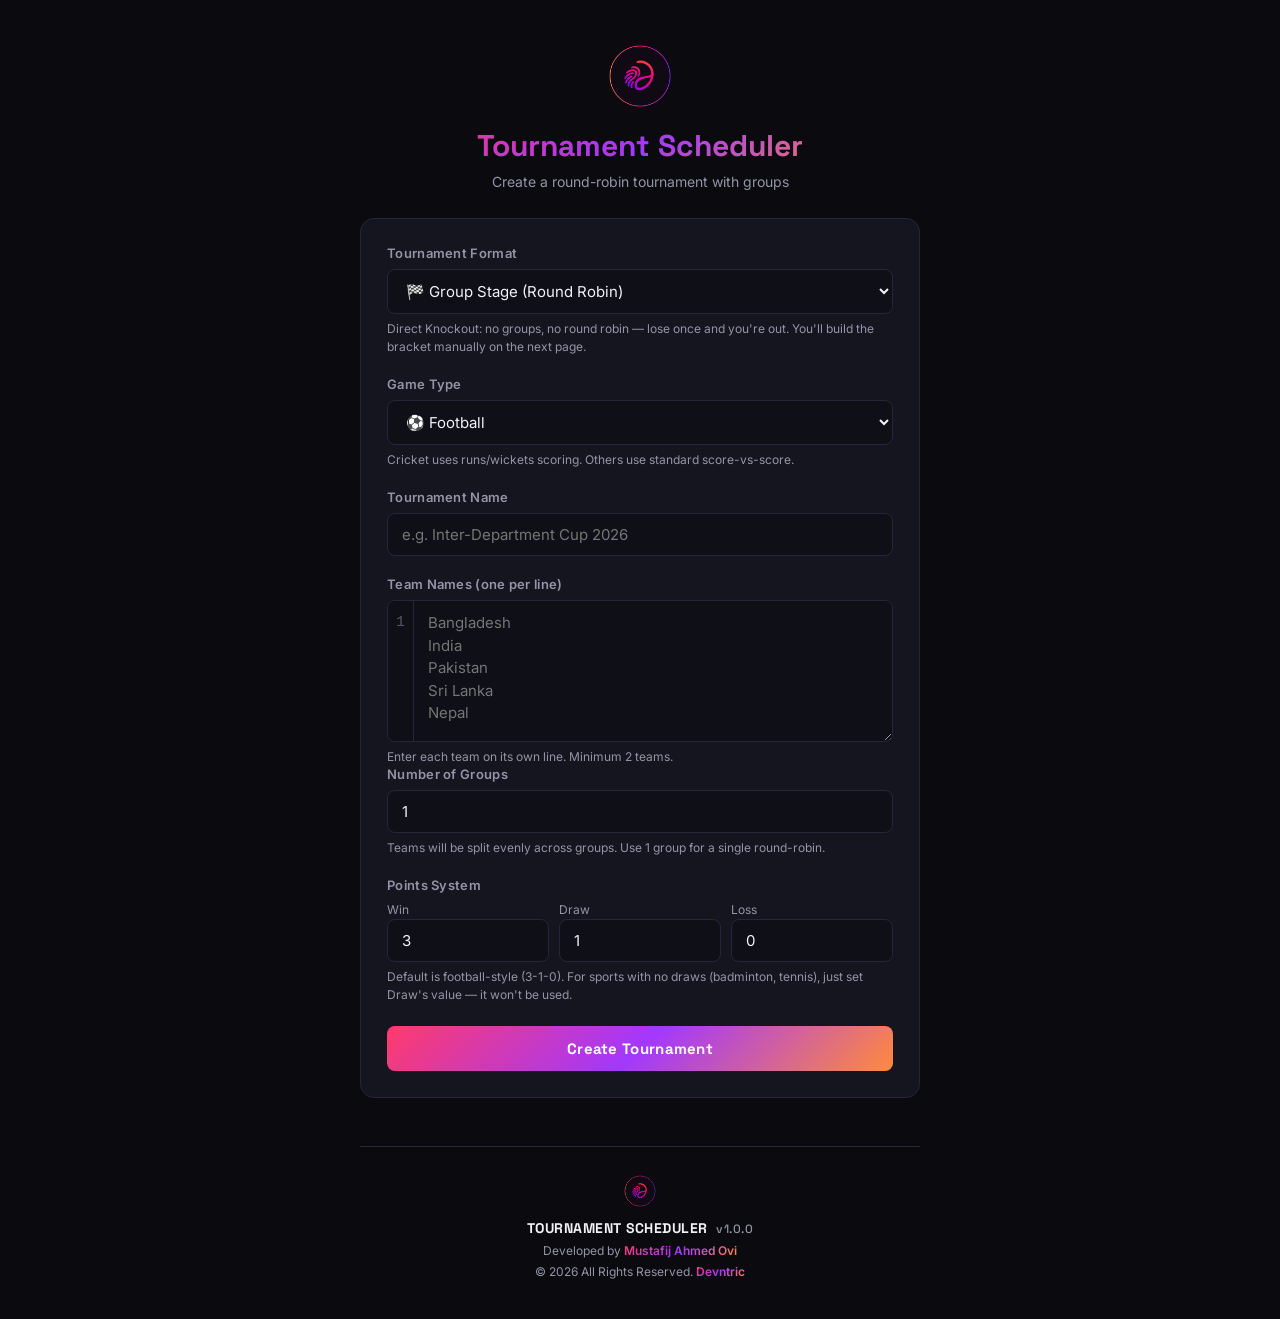
==== index.html @ a1c6bb3b "phone responsive" ====
<!DOCTYPE html>
<html lang="en">
<head>
<meta charset="UTF-8">
<meta name="viewport" content="width=device-width, initial-scale=1.0">
<title>Create Tournament</title>
<link rel="stylesheet" href="style-create.css">
</head>
<body>

<div class="brand-header">
  <img src="devntric-icon-circle.png" alt="Devntric">
  <h1>Tournament Scheduler</h1>
  <p>Create a round-robin tournament with groups</p>
</div>

<div class="card">
  <label for="tournamentFormat">Tournament Format</label>
  <select id="tournamentFormat" onchange="toggleFormatFields()">
    <option value="league">🏁 Group Stage (Round Robin)</option>
    <option value="knockout">⚔️ Direct Knockout (Single Elimination)</option>
  </select>
  <div class="hint">Direct Knockout: no groups, no round robin — lose once and you're out. You'll build the bracket manually on the next page.</div>

  <label for="gameType">Game Type</label>
  <select id="gameType" onchange="applyGamePreset()">
    <option value="football">⚽ Football</option>
    <option value="cricket">🏏 Cricket</option>
    <option value="hockey">🏑 Hockey</option>
    <option value="badminton">🏸 Badminton</option>
    <option value="tennis">🎾 Tennis</option>
    <option value="chess">♟️ Chess</option>
    <option value="other">🎮 Other</option>
  </select>
  <div class="hint">Cricket uses runs/wickets scoring. Others use standard score-vs-score.</div>

  <label for="tournamentName">Tournament Name</label>
  <input type="text" id="tournamentName" placeholder="e.g. Inter-Department Cup 2026">

  <label for="teamsInput">Team Names (one per line)</label>
  <div class="textarea-wrapper">
    <div class="line-numbers" id="lineNumbers">1</div>
    <textarea id="teamsInput" placeholder="Bangladesh&#10;India&#10;Pakistan&#10;Sri Lanka&#10;Nepal" oninput="updateLineNumbers()" onscroll="syncLineNumberScroll()"></textarea>
  </div>
  <div class="hint">Enter each team on its own line. Minimum 2 teams.</div>

  <div id="leagueOnlyFields">
    <label for="numGroups">Number of Groups</label>
    <input type="number" id="numGroups" value="1" min="1">
    <div class="hint">Teams will be split evenly across groups. Use 1 group for a single round-robin.</div>

    <label>Points System</label>
    <div style="display:flex; gap:10px;">
      <div style="flex:1;">
        <div class="hint" style="margin-top:0;">Win</div>
        <input type="number" id="pointsWin" value="3" min="0">
      </div>
    <div style="flex:1;">
      <div class="hint" style="margin-top:0;">Draw</div>
      <input type="number" id="pointsDraw" value="1" min="0">
    </div>
    <div style="flex:1;">
      <div class="hint" style="margin-top:0;">Loss</div>
      <input type="number" id="pointsLoss" value="0" min="0">
    </div>
    </div>
    <div class="hint">Default is football-style (3-1-0). For sports with no draws (badminton, tennis), just set Draw's value — it won't be used.</div>
  </div>

  <div id="error"></div>

  <button id="createBtn" onclick="createTournament()">Create Tournament</button>

  <div id="successBox">
    <p>Tournament created! 🎉</p>
    <a id="viewLink" href="#">View Tournament</a>
  </div>
</div>

<script>
const API_BASE = "http://127.0.0.1:8000";

function updateLineNumbers() {
  const textarea = document.getElementById("teamsInput");
  const lineNumbersDiv = document.getElementById("lineNumbers");
  const lineCount = textarea.value.split("\n").length;

  let numbers = "";
  for (let i = 1; i <= lineCount; i++) {
    numbers += i + "\n";
  }
  lineNumbersDiv.innerText = numbers.trim();
  syncLineNumberScroll();
}

function syncLineNumberScroll() {
  const textarea = document.getElementById("teamsInput");
  const lineNumbersDiv = document.getElementById("lineNumbers");
  lineNumbersDiv.scrollTop = textarea.scrollTop;
}

const GAME_PRESETS = {
  football:  { win: 3, draw: 1, loss: 0 },
  cricket:   { win: 2, draw: 1, loss: 0 },
  hockey:    { win: 3, draw: 1, loss: 0 },
  badminton: { win: 1, draw: 0, loss: 0 },
  tennis:    { win: 1, draw: 0, loss: 0 },
  chess:     { win: 1, draw: 0, loss: 0 },
  other:     { win: 3, draw: 1, loss: 0 }
};

function applyGamePreset() {
  const gameType = document.getElementById("gameType").value;
  const preset = GAME_PRESETS[gameType];
  document.getElementById("pointsWin").value = preset.win;
  document.getElementById("pointsDraw").value = preset.draw;
  document.getElementById("pointsLoss").value = preset.loss;
}

function toggleFormatFields() {
  const format = document.getElementById("tournamentFormat").value;
  const leagueFields = document.getElementById("leagueOnlyFields");
  leagueFields.style.display = format === "knockout" ? "none" : "block";
}

async function createTournament() {
  const tournamentFormat = document.getElementById("tournamentFormat").value;
  const gameType = document.getElementById("gameType").value;
  const name = document.getElementById("tournamentName").value.trim();
  const teamsRaw = document.getElementById("teamsInput").value.trim();
  const numGroups = tournamentFormat === "knockout" ? 1 : parseInt(document.getElementById("numGroups").value);
  const pointsWin = tournamentFormat === "knockout" ? 0 : parseInt(document.getElementById("pointsWin").value);
  const pointsDraw = tournamentFormat === "knockout" ? 0 : parseInt(document.getElementById("pointsDraw").value);
  const pointsLoss = tournamentFormat === "knockout" ? 0 : parseInt(document.getElementById("pointsLoss").value);
  const errorDiv = document.getElementById("error");
  const btn = document.getElementById("createBtn");
  const successBox = document.getElementById("successBox");

  errorDiv.style.display = "none";
  successBox.style.display = "none";

  const teams = teamsRaw.split("\n").map(t => t.trim()).filter(t => t.length > 0);

  if (!name) {
    showError("Please enter a tournament name.");
    return;
  }
  if (teams.length < 2) {
    showError("Please enter at least 2 team names.");
    return;
  }
  if (tournamentFormat === "league") {
    if (!numGroups || numGroups < 1) {
      showError("Number of groups must be at least 1.");
      return;
    }
    if (numGroups > teams.length) {
      showError("Number of groups cannot be more than the number of teams.");
      return;
    }
  }

  btn.disabled = true;
  btn.innerText = "Creating...";

  try {
    const response = await fetch(`${API_BASE}/tournament`, {
      method: "POST",
      headers: { "Content-Type": "application/json" },
      body: JSON.stringify({
        name: name,
        teams: teams,
        num_groups: numGroups,
        game_type: gameType,
        tournament_format: tournamentFormat,
        points_win: pointsWin,
        points_draw: pointsDraw,
        points_loss: pointsLoss
      })
    });

    if (!response.ok) {
      const errData = await response.json();
      throw new Error(errData.detail || "Something went wrong");
    }

    const data = await response.json();
    const viewLink = document.getElementById("viewLink");
    viewLink.href = `tournament.html?id=${data.tournament_id}`;
    successBox.style.display = "block";

  } catch (error) {
    showError(error.message || "Could not reach the server. Is it running?");
  } finally {
    btn.disabled = false;
    btn.innerText = "Create Tournament";
  }
}

function showError(msg) {
  const errorDiv = document.getElementById("error");
  errorDiv.innerText = msg;
  errorDiv.style.display = "block";
}
</script>

<footer class="devntric-footer">
  <img src="devntric-icon-circle.png" alt="Devntric">
  <div class="footer-brand">TOURNAMENT SCHEDULER <span class="version">v1.0.0</span></div>
  <div class="footer-credit">Developed by <span class="footer-highlight">Mustafij Ahmed Ovi</span></div>
  <div class="footer-copyright">© 2026 All Rights Reserved. <span class="footer-highlight">Devntric</span></div>
</footer>

</body>
</html>
---- style-create.css ----
@import url('https://fonts.googleapis.com/css2?family=Space+Grotesk:wght@500;700&family=Inter:wght@400;500;600;700&display=swap');

:root {
  --bg: #0A0A0F;
  --card: #15151F;
  --card-border: #26263A;
  --text: #F1F1F6;
  --text-dim: #9494A8;
  --grad-start: #FF3B6B;
  --grad-mid: #A238FF;
  --grad-end: #FF8A3D;
  --gradient: linear-gradient(135deg, var(--grad-start), var(--grad-mid), var(--grad-end));
}

* { box-sizing: border-box; }

body {
  font-family: 'Inter', sans-serif;
  max-width: 600px;
  margin: 0 auto;
  padding: 0 20px 40px;
  background: var(--bg);
  color: var(--text);
}

.brand-header {
  text-align: center;
  padding: 44px 0 28px;
}
.brand-header img {
  width: 64px;
  height: 64px;
  margin-bottom: 14px;
}
.brand-header h1 {
  font-family: 'Space Grotesk', sans-serif;
  font-size: 30px;
  font-weight: 700;
  margin: 0;
  background: var(--gradient);
  -webkit-background-clip: text;
  background-clip: text;
  color: transparent;
}
.brand-header p {
  color: var(--text-dim);
  font-size: 14px;
  margin: 8px 0 0;
}

.card {
  background: var(--card);
  border-radius: 14px;
  padding: 26px;
  border: 1px solid var(--card-border);
}

label {
  display: block;
  font-weight: 600;
  font-size: 13px;
  margin-bottom: 8px;
  margin-top: 20px;
  color: var(--text-dim);
  letter-spacing: 0.3px;
}
label:first-child { margin-top: 0; }

select, input[type="text"], input[type="number"], textarea {
  width: 100%;
  padding: 11px 14px;
  font-size: 15px;
  border-radius: 8px;
  border: 1px solid var(--card-border);
  background: #0F0F17;
  color: var(--text);
  font-family: 'Inter', sans-serif;
}
select:focus, input:focus, textarea:focus {
  outline: none;
  border-color: var(--grad-mid);
}
textarea { height: 140px; resize: vertical; }
.hint { font-size: 12px; color: var(--text-dim); margin-top: 6px; line-height: 1.5; }

.textarea-wrapper {
  display: flex;
  border: 1px solid var(--card-border);
  border-radius: 8px;
  overflow: hidden;
}
.line-numbers {
  background: #0F0F17;
  color: #55556A;
  font-size: 15px;
  font-family: monospace;
  padding: 11px 8px;
  text-align: right;
  line-height: 1.5;
  user-select: none;
  white-space: pre;
  border-right: 1px solid var(--card-border);
  overflow: hidden;
}
.textarea-wrapper textarea {
  border: none;
  border-radius: 0;
  line-height: 1.5;
  flex: 1;
}
.textarea-wrapper textarea:focus { border: none; }

button {
  display: block;
  width: 100%;
  padding: 13px;
  margin-top: 22px;
  font-size: 15px;
  font-weight: 700;
  background: var(--gradient);
  color: #fff;
  border: none;
  border-radius: 8px;
  cursor: pointer;
  font-family: 'Space Grotesk', sans-serif;
  letter-spacing: 0.3px;
}
button:hover { filter: brightness(1.1); }
button:disabled { background: #33333F; cursor: not-allowed; filter: none; }

#error {
  display: none;
  margin-top: 12px;
  padding: 10px 14px;
  background: #2A1420;
  color: #FF9EB5;
  border-left: 3px solid var(--grad-start);
  border-radius: 6px;
  font-size: 14px;
}
#successBox {
  display: none;
  margin-top: 20px;
  padding: 20px;
  background: #0F0F17;
  border: 1px solid var(--card-border);
  border-radius: 10px;
  text-align: center;
}
#successBox p {
  color: var(--text);
  font-weight: 700;
  margin: 0 0 12px;
}
#successBox a {
  display: inline-block;
  padding: 11px 26px;
  background: var(--gradient);
  color: #fff;
  text-decoration: none;
  border-radius: 8px;
  font-weight: 700;
  font-family: 'Space Grotesk', sans-serif;
}

.devntric-footer {
  text-align: center;
  margin-top: 48px;
  padding-top: 28px;
  border-top: 1px solid var(--card-border);
}
.devntric-footer img {
  width: 32px;
  height: 32px;
  margin-bottom: 8px;
}
.footer-brand {
  font-family: 'Space Grotesk', sans-serif;
  font-weight: 700;
  font-size: 14px;
  letter-spacing: 0.5px;
  color: var(--text);
}
.footer-brand .version {
  color: var(--text-dim);
  font-weight: 500;
  font-size: 12px;
  margin-left: 4px;
}
.footer-credit, .footer-copyright {
  font-size: 12px;
  color: var(--text-dim);
  margin-top: 6px;
}
.footer-highlight {
  background: var(--gradient);
  -webkit-background-clip: text;
  background-clip: text;
  color: transparent;
  font-weight: 600;
}
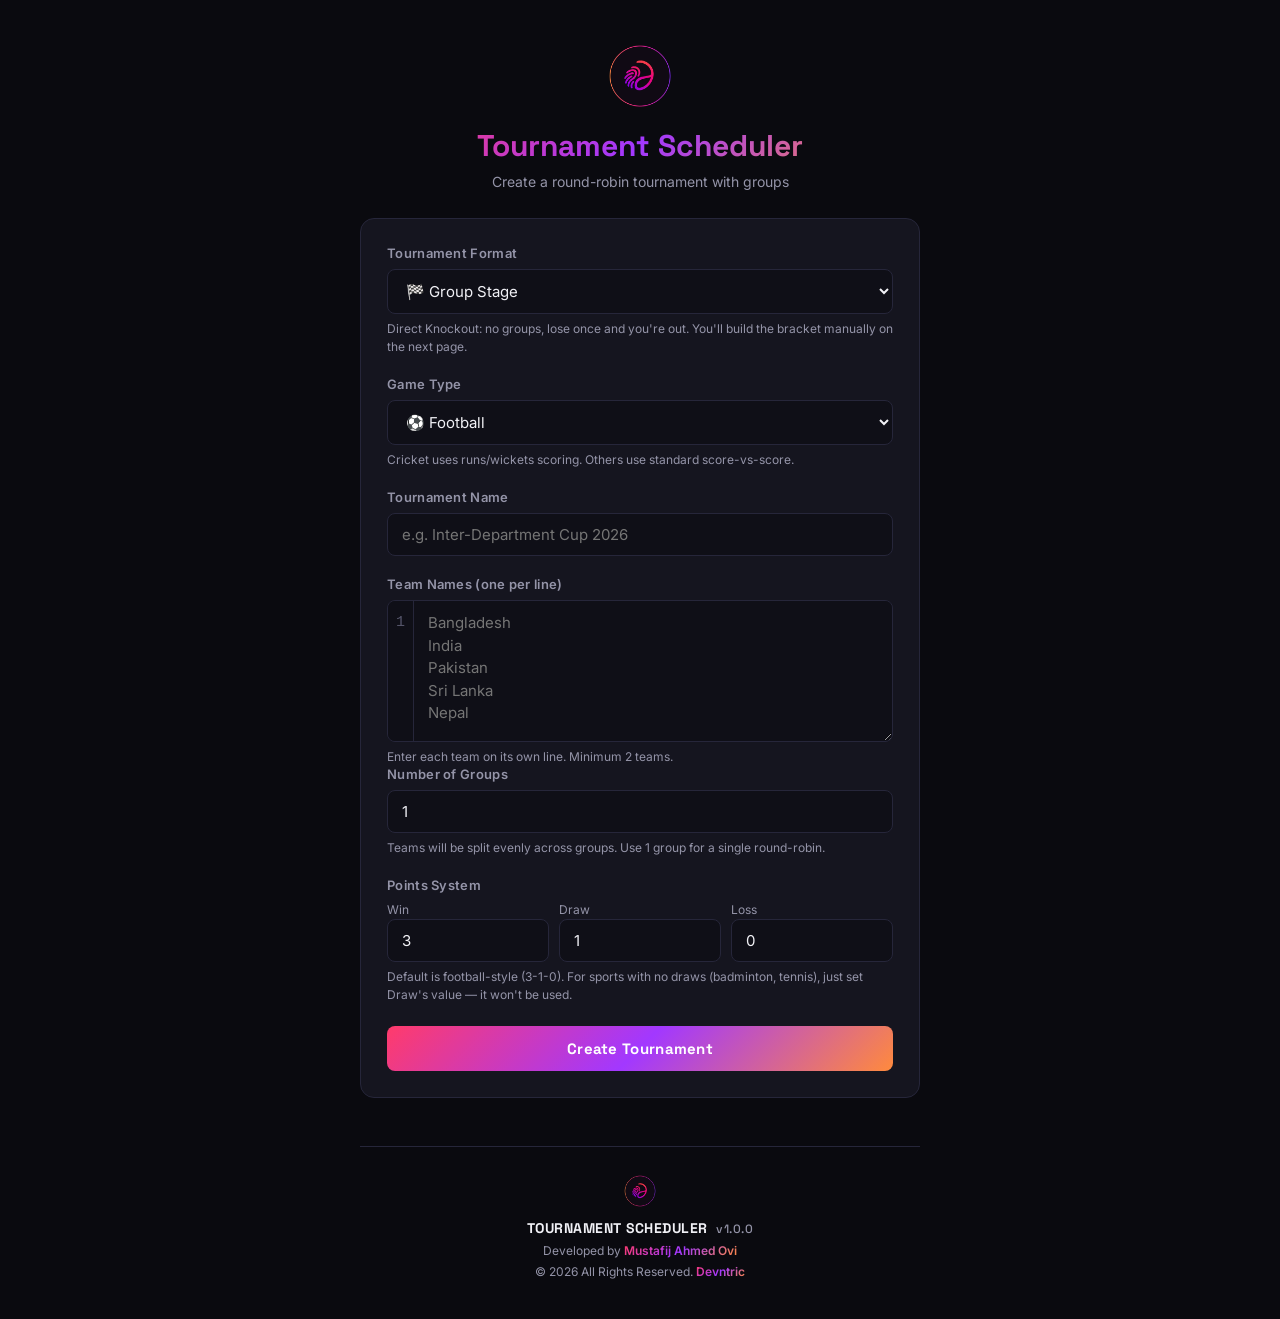
==== commit 383e5115: "fixed tournament html" ====
--- a/index.html
+++ b/index.html
@@ -17,10 +17,10 @@
 <div class="card">
   <label for="tournamentFormat">Tournament Format</label>
   <select id="tournamentFormat" onchange="toggleFormatFields()">
-    <option value="league">🏁 Group Stage (Round Robin)</option>
-    <option value="knockout">⚔️ Direct Knockout (Single Elimination)</option>
+    <option value="league">🏁 Group Stage</option>
+    <option value="knockout">⚔️ Direct Knockout</option>
   </select>
-  <div class="hint">Direct Knockout: no groups, no round robin — lose once and you're out. You'll build the bracket manually on the next page.</div>
+  <div class="hint">Direct Knockout: no groups, lose once and you're out. You'll build the bracket manually on the next page.</div>
 
   <label for="gameType">Game Type</label>
   <select id="gameType" onchange="applyGamePreset()">
@@ -78,7 +78,7 @@
 </div>
 
 <script>
-const API_BASE = "http://127.0.0.1:8000";
+const API_BASE = "https://tournament-schedule.onrender.com";
 
 function updateLineNumbers() {
   const textarea = document.getElementById("teamsInput");
@@ -207,8 +207,8 @@
 <footer class="devntric-footer">
   <img src="devntric-icon-circle.png" alt="Devntric">
   <div class="footer-brand">TOURNAMENT SCHEDULER <span class="version">v1.0.0</span></div>
-  <div class="footer-credit">Developed by <span class="footer-highlight">Mustafij Ahmed Ovi</span></div>
-  <div class="footer-copyright">© 2026 All Rights Reserved. <span class="footer-highlight">Devntric</span></div>
+  <div class="footer-credit">Developed by <a href="https://www.linkedin.com/in/mustafij55/" target="_blank" class="footer-highlight">Mustafij Ahmed Ovi</a></div>
+  <div class="footer-copyright">© 2026 All Rights Reserved. <a href="https://devntric.com/" target="_blank" class="footer-highlight">Devntric</a></div>
 </footer>
 
 </body>
--- a/style-create.css
+++ b/style-create.css
@@ -198,4 +198,6 @@
   background-clip: text;
   color: transparent;
   font-weight: 600;
-}+  text-decoration: none;
+}
+a.footer-highlight:hover { text-decoration: underline; }
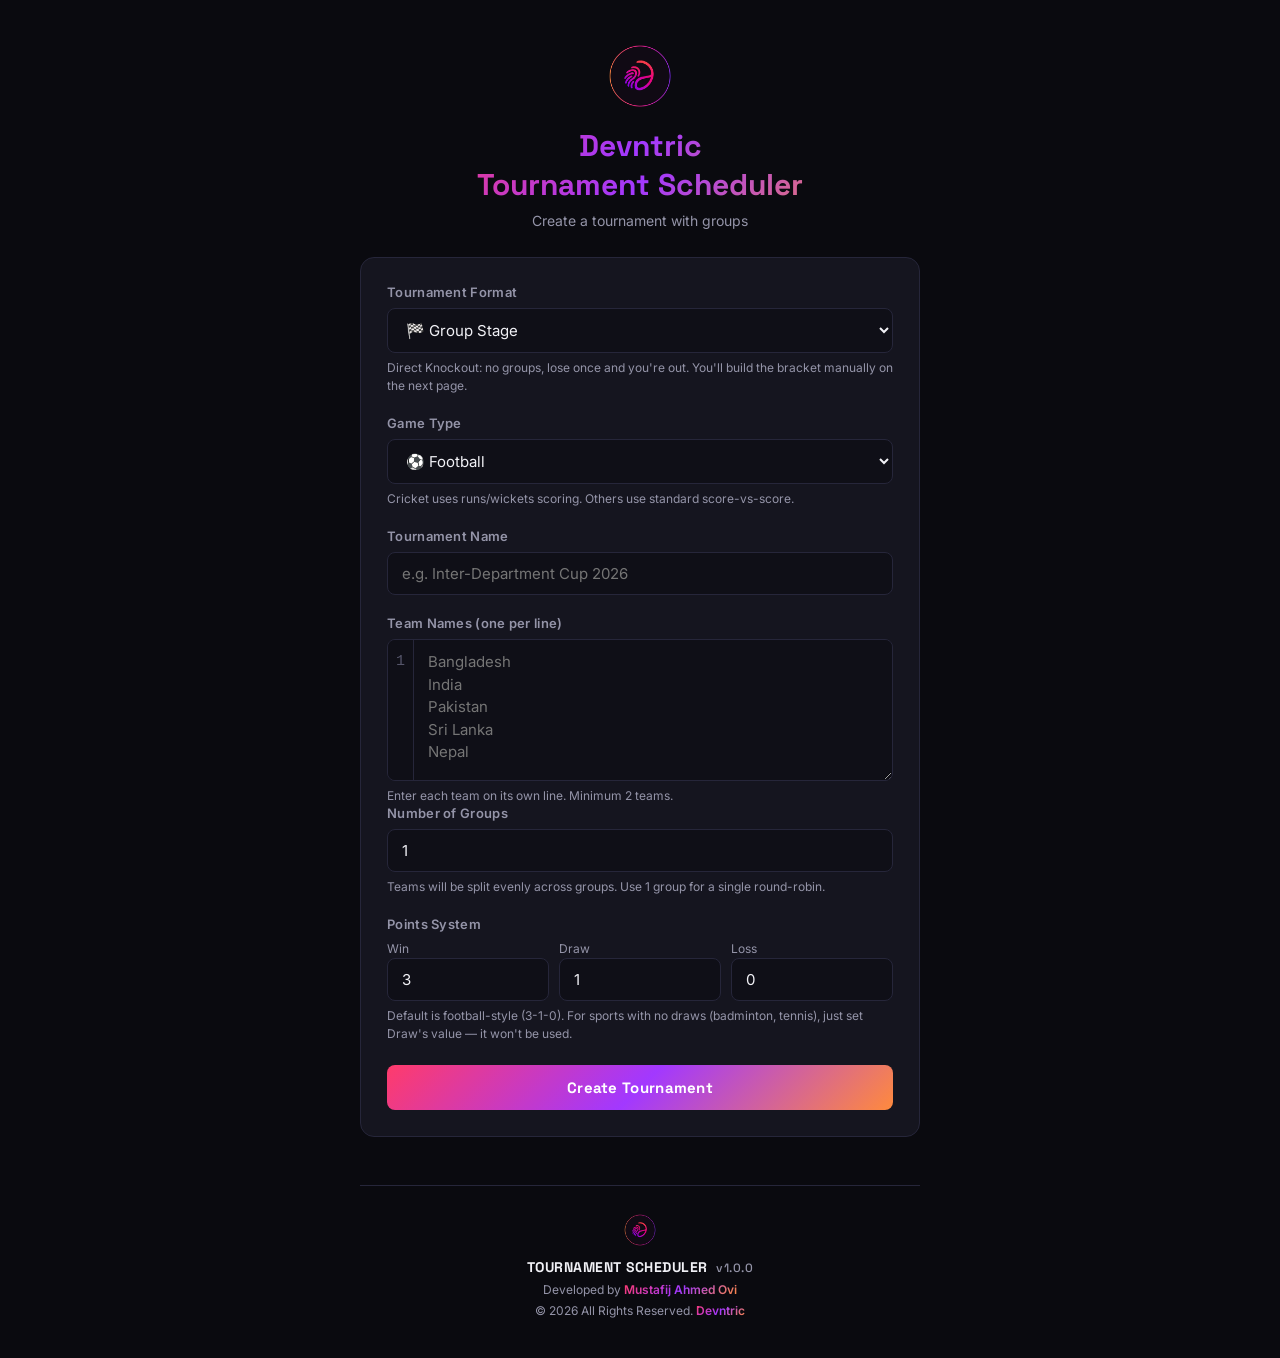
==== commit a8a6955e: "title add" ====
--- a/index.html
+++ b/index.html
@@ -10,8 +10,9 @@
 
 <div class="brand-header">
   <img src="devntric-icon-circle.png" alt="Devntric">
+  <h1>Devntric</h1>
   <h1>Tournament Scheduler</h1>
-  <p>Create a round-robin tournament with groups</p>
+  <p>Create a tournament with groups</p>
 </div>
 
 <div class="card">
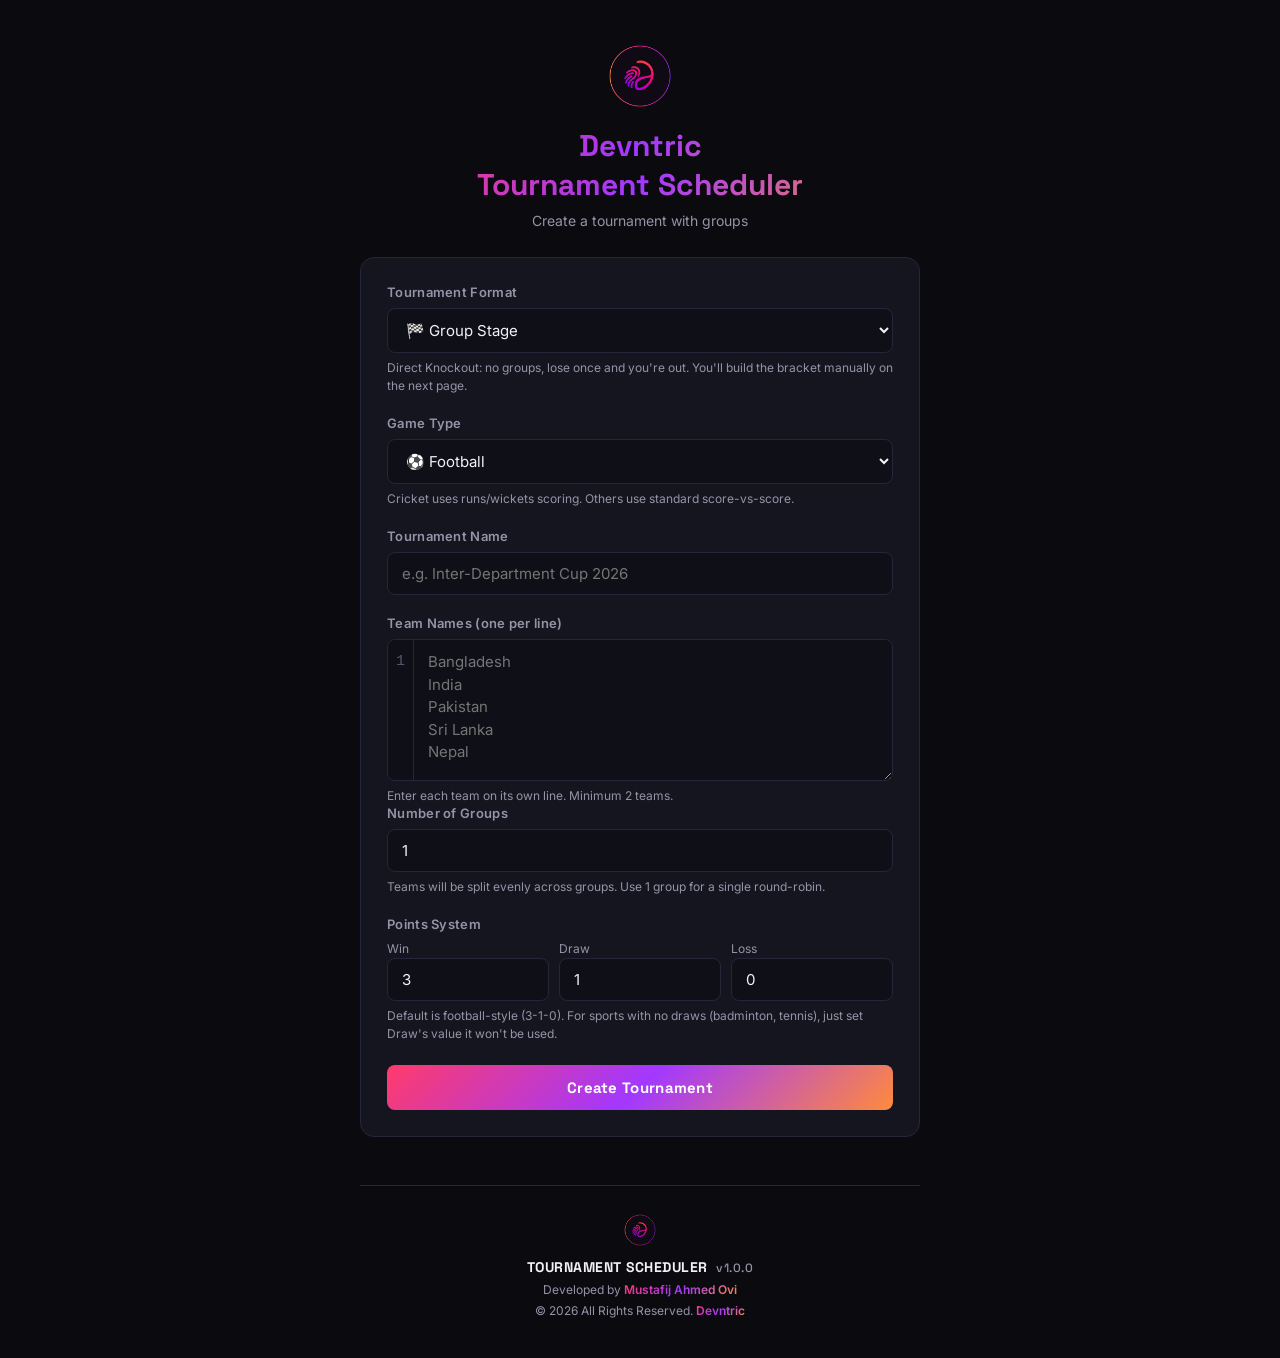
==== commit 7f5e928e: "point set" ====
--- a/index.html
+++ b/index.html
@@ -65,7 +65,7 @@
       <input type="number" id="pointsLoss" value="0" min="0">
     </div>
     </div>
-    <div class="hint">Default is football-style (3-1-0). For sports with no draws (badminton, tennis), just set Draw's value — it won't be used.</div>
+    <div class="hint">Default is football-style (3-1-0). For sports with no draws (badminton, tennis), just set Draw's value it won't be used.</div>
   </div>
 
   <div id="error"></div>
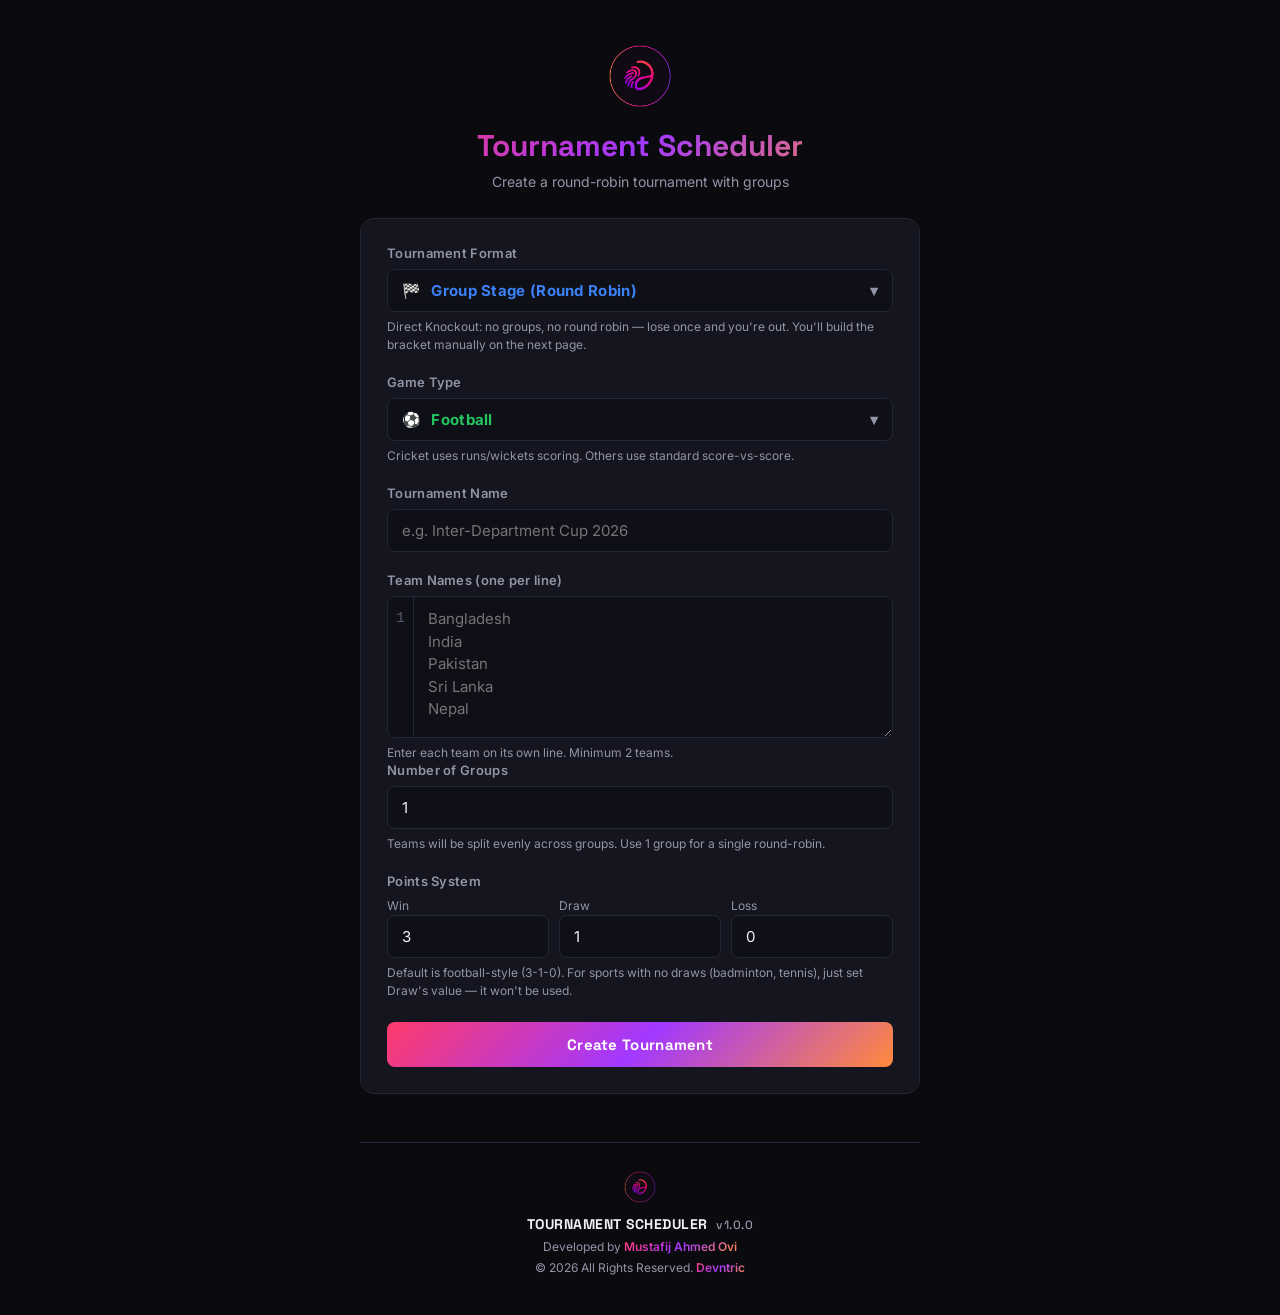
==== commit d72d125f: "colorful" ====
--- a/index.html
+++ b/index.html
@@ -10,29 +10,58 @@
 
 <div class="brand-header">
   <img src="devntric-icon-circle.png" alt="Devntric">
-  <h1>Devntric</h1>
   <h1>Tournament Scheduler</h1>
-  <p>Create a tournament with groups</p>
+  <p>Create a round-robin tournament with groups</p>
 </div>
 
 <div class="card">
   <label for="tournamentFormat">Tournament Format</label>
-  <select id="tournamentFormat" onchange="toggleFormatFields()">
-    <option value="league">🏁 Group Stage</option>
-    <option value="knockout">⚔️ Direct Knockout</option>
-  </select>
-  <div class="hint">Direct Knockout: no groups, lose once and you're out. You'll build the bracket manually on the next page.</div>
+  <div class="custom-select" id="tournamentFormatSelect">
+    <button type="button" class="custom-select-trigger" onclick="toggleDropdown('tournamentFormatSelect')">
+      <span class="option-icon">🏁</span> <span class="option-label" style="color:#3B82F6; font-weight:700;">Group Stage (Round Robin)</span>
+      <span class="chevron">▾</span>
+    </button>
+    <div class="custom-select-options">
+      <div class="custom-select-option selected accent-blue" onclick="selectCustomOption('tournamentFormatSelect', 'league', '🏁', 'Group Stage (Round Robin)', toggleFormatFields)">
+        <span class="option-icon">🏁</span> Group Stage (Round Robin)
+      </div>
+      <div class="custom-select-option accent-red" onclick="selectCustomOption('tournamentFormatSelect', 'knockout', '⚔️', 'Direct Knockout (Single Elimination)', toggleFormatFields)">
+        <span class="option-icon">⚔️</span> Direct Knockout (Single Elimination)
+      </div>
+    </div>
+  </div>
+  <div class="hint">Direct Knockout: no groups, no round robin — lose once and you're out. You'll build the bracket manually on the next page.</div>
 
   <label for="gameType">Game Type</label>
-  <select id="gameType" onchange="applyGamePreset()">
-    <option value="football">⚽ Football</option>
-    <option value="cricket">🏏 Cricket</option>
-    <option value="hockey">🏑 Hockey</option>
-    <option value="badminton">🏸 Badminton</option>
-    <option value="tennis">🎾 Tennis</option>
-    <option value="chess">♟️ Chess</option>
-    <option value="other">🎮 Other</option>
-  </select>
+  <div class="custom-select" id="gameTypeSelect">
+    <button type="button" class="custom-select-trigger" onclick="toggleDropdown('gameTypeSelect')">
+      <span class="option-icon">⚽</span> <span class="option-label" style="color:#22C55E; font-weight:700;">Football</span>
+      <span class="chevron">▾</span>
+    </button>
+    <div class="custom-select-options">
+      <div class="custom-select-option selected accent-green" onclick="selectCustomOption('gameTypeSelect', 'football', '⚽', 'Football', applyGamePreset)">
+        <span class="option-icon">⚽</span> Football
+      </div>
+      <div class="custom-select-option accent-orange" onclick="selectCustomOption('gameTypeSelect', 'cricket', '🏏', 'Cricket', applyGamePreset)">
+        <span class="option-icon">🏏</span> Cricket
+      </div>
+      <div class="custom-select-option accent-blue" onclick="selectCustomOption('gameTypeSelect', 'hockey', '🏑', 'Hockey', applyGamePreset)">
+        <span class="option-icon">🏑</span> Hockey
+      </div>
+      <div class="custom-select-option accent-pink" onclick="selectCustomOption('gameTypeSelect', 'badminton', '🏸', 'Badminton', applyGamePreset)">
+        <span class="option-icon">🏸</span> Badminton
+      </div>
+      <div class="custom-select-option accent-yellow" onclick="selectCustomOption('gameTypeSelect', 'tennis', '🎾', 'Tennis', applyGamePreset)">
+        <span class="option-icon">🎾</span> Tennis
+      </div>
+      <div class="custom-select-option accent-purple" onclick="selectCustomOption('gameTypeSelect', 'chess', '♟️', 'Chess', applyGamePreset)">
+        <span class="option-icon">♟️</span> Chess
+      </div>
+      <div class="custom-select-option accent-gray" onclick="selectCustomOption('gameTypeSelect', 'other', '🎮', 'Other', applyGamePreset)">
+        <span class="option-icon">🎮</span> Other
+      </div>
+    </div>
+  </div>
   <div class="hint">Cricket uses runs/wickets scoring. Others use standard score-vs-score.</div>
 
   <label for="tournamentName">Tournament Name</label>
@@ -65,7 +94,7 @@
       <input type="number" id="pointsLoss" value="0" min="0">
     </div>
     </div>
-    <div class="hint">Default is football-style (3-1-0). For sports with no draws (badminton, tennis), just set Draw's value it won't be used.</div>
+    <div class="hint">Default is football-style (3-1-0). For sports with no draws (badminton, tennis), just set Draw's value — it won't be used.</div>
   </div>
 
   <div id="error"></div>
@@ -110,8 +139,46 @@
   other:     { win: 3, draw: 1, loss: 0 }
 };
 
+function toggleDropdown(selectId) {
+  const el = document.getElementById(selectId);
+  // Close any other open dropdowns first
+  document.querySelectorAll(".custom-select.open").forEach(other => {
+    if (other.id !== selectId) other.classList.remove("open");
+  });
+  el.classList.toggle("open");
+}
+
+const ACCENT_COLORS = {
+  football: '#22C55E', cricket: '#FF8A3D', hockey: '#3B82F6', badminton: '#FF3B6B',
+  tennis: '#EAB308', chess: '#A238FF', other: '#8888A0',
+  league: '#3B82F6', knockout: '#EF4444'
+};
+
+function selectCustomOption(selectId, value, icon, label, onSelectCallback) {
+  const el = document.getElementById(selectId);
+  el.dataset.value = value;
+  const labelEl = el.querySelector(".option-label");
+  el.querySelector(".custom-select-trigger .option-icon").textContent = icon;
+  labelEl.textContent = label;
+  labelEl.style.color = ACCENT_COLORS[value] || "var(--text)";
+  labelEl.style.fontWeight = "700";
+
+  el.querySelectorAll(".custom-select-option").forEach(opt => opt.classList.remove("selected"));
+  event.currentTarget.classList.add("selected");
+
+  el.classList.remove("open");
+  if (onSelectCallback) onSelectCallback();
+}
+
+// Close dropdowns when clicking outside
+document.addEventListener("click", (e) => {
+  if (!e.target.closest(".custom-select")) {
+    document.querySelectorAll(".custom-select.open").forEach(el => el.classList.remove("open"));
+  }
+});
+
 function applyGamePreset() {
-  const gameType = document.getElementById("gameType").value;
+  const gameType = document.getElementById("gameTypeSelect").dataset.value;
   const preset = GAME_PRESETS[gameType];
   document.getElementById("pointsWin").value = preset.win;
   document.getElementById("pointsDraw").value = preset.draw;
@@ -119,14 +186,14 @@
 }
 
 function toggleFormatFields() {
-  const format = document.getElementById("tournamentFormat").value;
+  const format = document.getElementById("tournamentFormatSelect").dataset.value;
   const leagueFields = document.getElementById("leagueOnlyFields");
   leagueFields.style.display = format === "knockout" ? "none" : "block";
 }
 
 async function createTournament() {
-  const tournamentFormat = document.getElementById("tournamentFormat").value;
-  const gameType = document.getElementById("gameType").value;
+  const tournamentFormat = document.getElementById("tournamentFormatSelect").dataset.value;
+  const gameType = document.getElementById("gameTypeSelect").dataset.value;
   const name = document.getElementById("tournamentName").value.trim();
   const teamsRaw = document.getElementById("teamsInput").value.trim();
   const numGroups = tournamentFormat === "knockout" ? 1 : parseInt(document.getElementById("numGroups").value);
--- a/style-create.css
+++ b/style-create.css
@@ -200,4 +200,70 @@
   font-weight: 600;
   text-decoration: none;
 }
-a.footer-highlight:hover { text-decoration: underline; }+a.footer-highlight:hover { text-decoration: underline; }
+
+.custom-select {
+  position: relative;
+}
+.custom-select-trigger {
+  display: flex;
+  align-items: center;
+  gap: 10px;
+  width: 100%;
+  padding: 11px 14px;
+  font-size: 15px;
+  border-radius: 8px;
+  border: 1px solid var(--card-border);
+  background: #0F0F17;
+  color: var(--text);
+  font-family: 'Inter', sans-serif;
+  cursor: pointer;
+  text-align: left;
+  margin-top: 0;
+}
+.custom-select-trigger:hover { border-color: var(--grad-mid); }
+.custom-select-trigger .option-label { flex: 1; }
+.custom-select-trigger .chevron { color: var(--text-dim); transition: transform 0.15s; }
+.custom-select.open .custom-select-trigger .chevron { transform: rotate(180deg); }
+
+.custom-select-options {
+  display: none;
+  position: absolute;
+  top: calc(100% + 6px);
+  left: 0;
+  right: 0;
+  background: #15151F;
+  border: 1px solid var(--card-border);
+  border-radius: 10px;
+  overflow: hidden;
+  z-index: 50;
+  box-shadow: 0 8px 24px rgba(0,0,0,0.5);
+}
+.custom-select.open .custom-select-options { display: block; }
+
+.custom-select-option {
+  display: flex;
+  align-items: center;
+  gap: 10px;
+  padding: 12px 14px;
+  font-size: 14px;
+  color: var(--text);
+  cursor: pointer;
+  border-left: 3px solid transparent;
+  transition: background 0.1s;
+}
+.custom-select-option:hover { background: #1C1C28; }
+.custom-select-option.selected {
+  background: #1C1C28;
+  font-weight: 600;
+}
+.custom-select-option .option-icon { font-size: 17px; }
+
+.custom-select-option.accent-green.selected, .custom-select-option.accent-green:hover { border-left-color: #22C55E; }
+.custom-select-option.accent-orange.selected, .custom-select-option.accent-orange:hover { border-left-color: #FF8A3D; }
+.custom-select-option.accent-blue.selected, .custom-select-option.accent-blue:hover { border-left-color: #3B82F6; }
+.custom-select-option.accent-pink.selected, .custom-select-option.accent-pink:hover { border-left-color: #FF3B6B; }
+.custom-select-option.accent-yellow.selected, .custom-select-option.accent-yellow:hover { border-left-color: #EAB308; }
+.custom-select-option.accent-purple.selected, .custom-select-option.accent-purple:hover { border-left-color: #A238FF; }
+.custom-select-option.accent-gray.selected, .custom-select-option.accent-gray:hover { border-left-color: #8888A0; }
+.custom-select-option.accent-red.selected, .custom-select-option.accent-red:hover { border-left-color: #EF4444; }
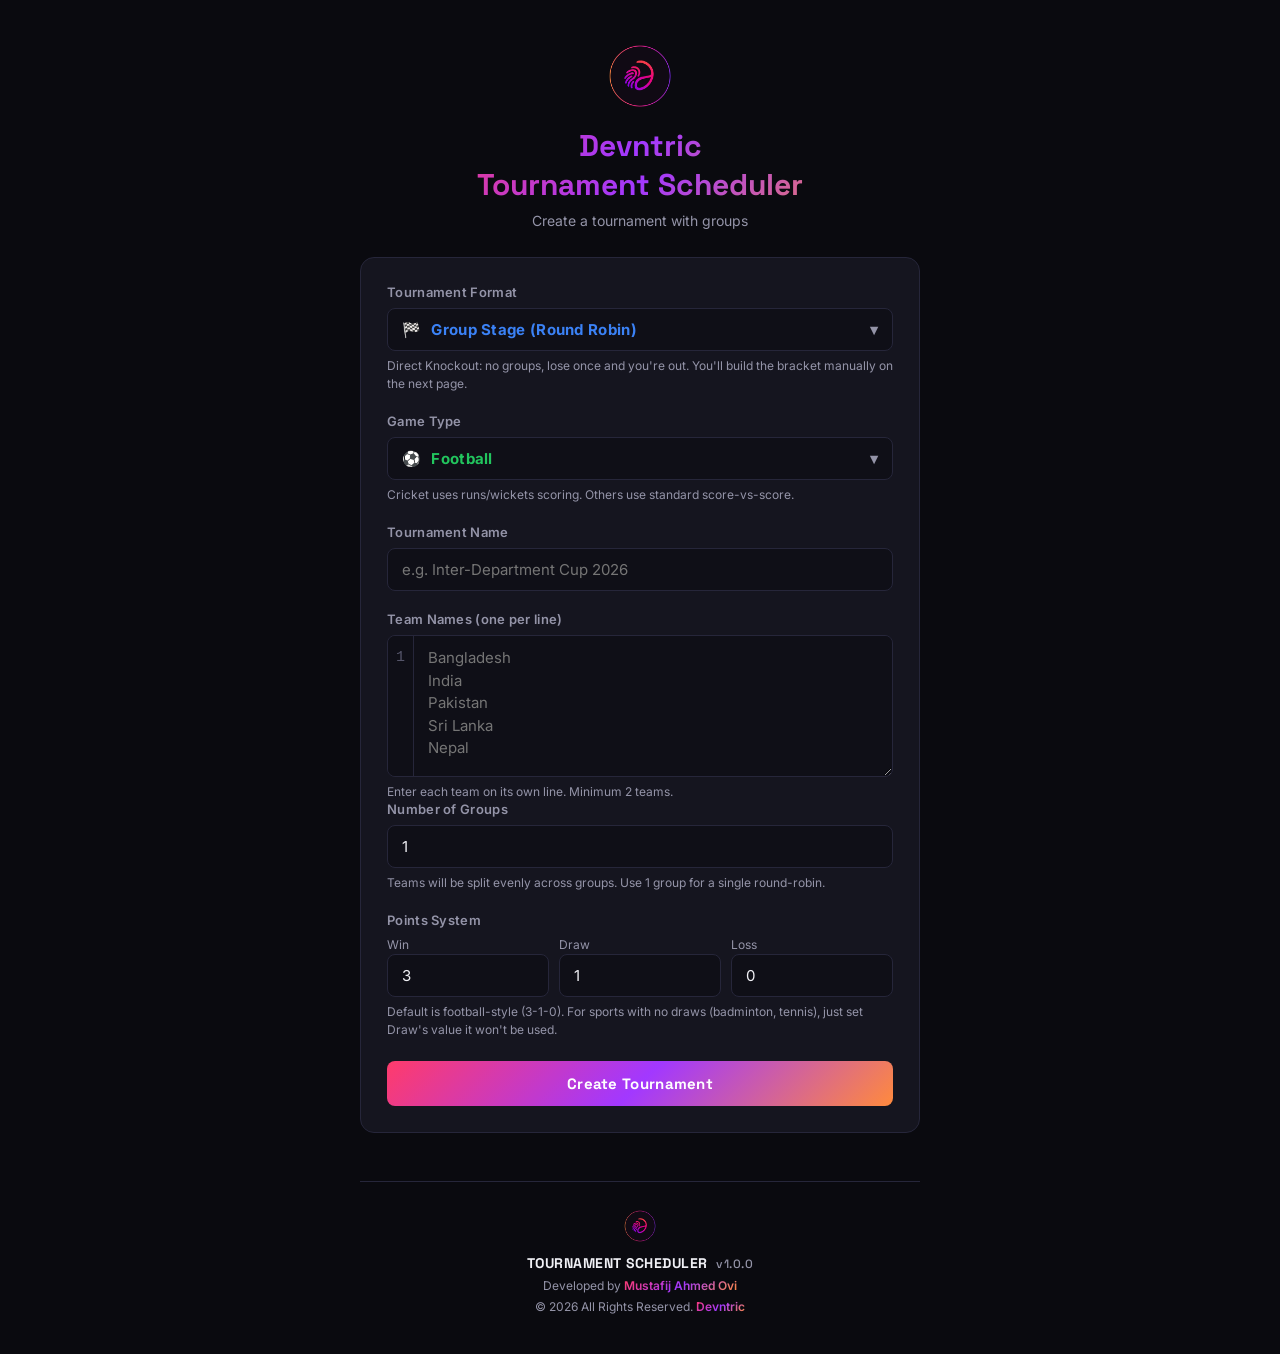
==== commit 390f1508: "space remove" ====
--- a/index.html
+++ b/index.html
@@ -10,8 +10,9 @@
 
 <div class="brand-header">
   <img src="devntric-icon-circle.png" alt="Devntric">
+  <h1>Devntric</h1>
   <h1>Tournament Scheduler</h1>
-  <p>Create a round-robin tournament with groups</p>
+  <p>Create a tournament with groups</p>
 </div>
 
 <div class="card">
@@ -30,7 +31,7 @@
       </div>
     </div>
   </div>
-  <div class="hint">Direct Knockout: no groups, no round robin — lose once and you're out. You'll build the bracket manually on the next page.</div>
+  <div class="hint">Direct Knockout: no groups, lose once and you're out. You'll build the bracket manually on the next page.</div>
 
   <label for="gameType">Game Type</label>
   <div class="custom-select" id="gameTypeSelect">
@@ -94,7 +95,7 @@
       <input type="number" id="pointsLoss" value="0" min="0">
     </div>
     </div>
-    <div class="hint">Default is football-style (3-1-0). For sports with no draws (badminton, tennis), just set Draw's value — it won't be used.</div>
+    <div class="hint">Default is football-style (3-1-0). For sports with no draws (badminton, tennis), just set Draw's value it won't be used.</div>
   </div>
 
   <div id="error"></div>
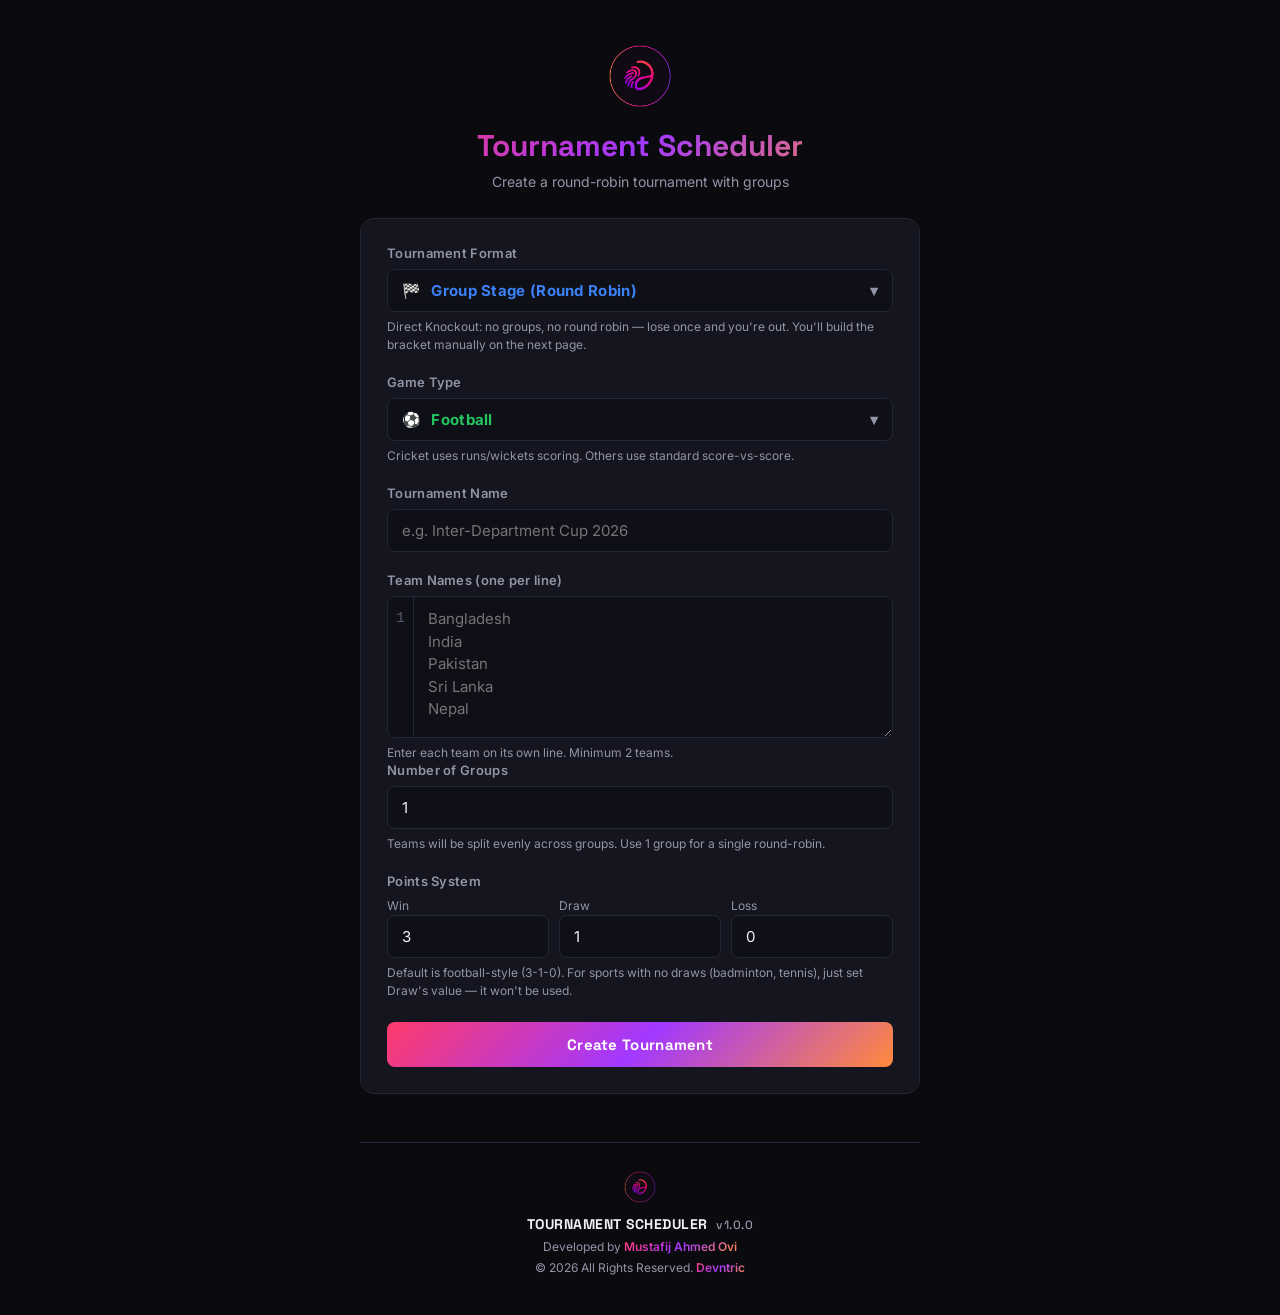
==== commit dabd0175: "link add" ====
--- a/index.html
+++ b/index.html
@@ -10,9 +10,8 @@
 
 <div class="brand-header">
   <img src="devntric-icon-circle.png" alt="Devntric">
-  <h1>Devntric</h1>
   <h1>Tournament Scheduler</h1>
-  <p>Create a tournament with groups</p>
+  <p>Create a round-robin tournament with groups</p>
 </div>
 
 <div class="card">
@@ -31,7 +30,7 @@
       </div>
     </div>
   </div>
-  <div class="hint">Direct Knockout: no groups, lose once and you're out. You'll build the bracket manually on the next page.</div>
+  <div class="hint">Direct Knockout: no groups, no round robin — lose once and you're out. You'll build the bracket manually on the next page.</div>
 
   <label for="gameType">Game Type</label>
   <div class="custom-select" id="gameTypeSelect">
@@ -95,7 +94,7 @@
       <input type="number" id="pointsLoss" value="0" min="0">
     </div>
     </div>
-    <div class="hint">Default is football-style (3-1-0). For sports with no draws (badminton, tennis), just set Draw's value it won't be used.</div>
+    <div class="hint">Default is football-style (3-1-0). For sports with no draws (badminton, tennis), just set Draw's value — it won't be used.</div>
   </div>
 
   <div id="error"></div>
@@ -104,7 +103,24 @@
 
   <div id="successBox">
     <p>Tournament created! 🎉</p>
-    <a id="viewLink" href="#">View Tournament</a>
+
+    <div style="margin-bottom:14px;">
+      <div style="font-size:12px; color:#9494A8; margin-bottom:6px; text-align:left;">🔑 Edit Link (full control — keep this private, share only with co-organizers)</div>
+      <div style="display:flex; gap:6px;">
+        <input type="text" id="editLinkInput" readonly style="flex:1; padding:8px 10px; font-size:12px; border-radius:6px; border:1px solid #26263A; background:#0F0F17; color:#F1F1F6;">
+        <button onclick="copyLink('editLinkInput')" style="width:auto; margin-top:0; padding:8px 12px; font-size:12px;">Copy</button>
+      </div>
+    </div>
+
+    <div style="margin-bottom:14px;">
+      <div style="font-size:12px; color:#9494A8; margin-bottom:6px; text-align:left;">👁 View-Only Link (safe to share publicly — no edit access)</div>
+      <div style="display:flex; gap:6px;">
+        <input type="text" id="viewLinkInput" readonly style="flex:1; padding:8px 10px; font-size:12px; border-radius:6px; border:1px solid #26263A; background:#0F0F17; color:#F1F1F6;">
+        <button onclick="copyLink('viewLinkInput')" style="width:auto; margin-top:0; padding:8px 12px; font-size:12px;">Copy</button>
+      </div>
+    </div>
+
+    <a id="viewLink" href="#">Open Tournament (Edit Mode) →</a>
   </div>
 </div>
 
@@ -254,8 +270,12 @@
     }
 
     const data = await response.json();
-    const viewLink = document.getElementById("viewLink");
-    viewLink.href = `tournament.html?id=${data.tournament_id}`;
+    const editUrl = `tournament.html?id=${data.tournament_id}&admin=${data.admin_token}`;
+    const viewUrl = `tournament.html?id=${data.tournament_id}`;
+
+    document.getElementById("viewLink").href = editUrl;
+    document.getElementById("editLinkInput").value = new URL(editUrl, window.location.href).href;
+    document.getElementById("viewLinkInput").value = new URL(viewUrl, window.location.href).href;
     successBox.style.display = "block";
 
   } catch (error) {
@@ -264,6 +284,16 @@
     btn.disabled = false;
     btn.innerText = "Create Tournament";
   }
+}
+
+function copyLink(inputId) {
+  const input = document.getElementById(inputId);
+  input.select();
+  navigator.clipboard.writeText(input.value).then(() => {
+    // no-op, copy succeeded silently
+  }).catch(() => {
+    document.execCommand("copy");
+  });
 }
 
 function showError(msg) {
